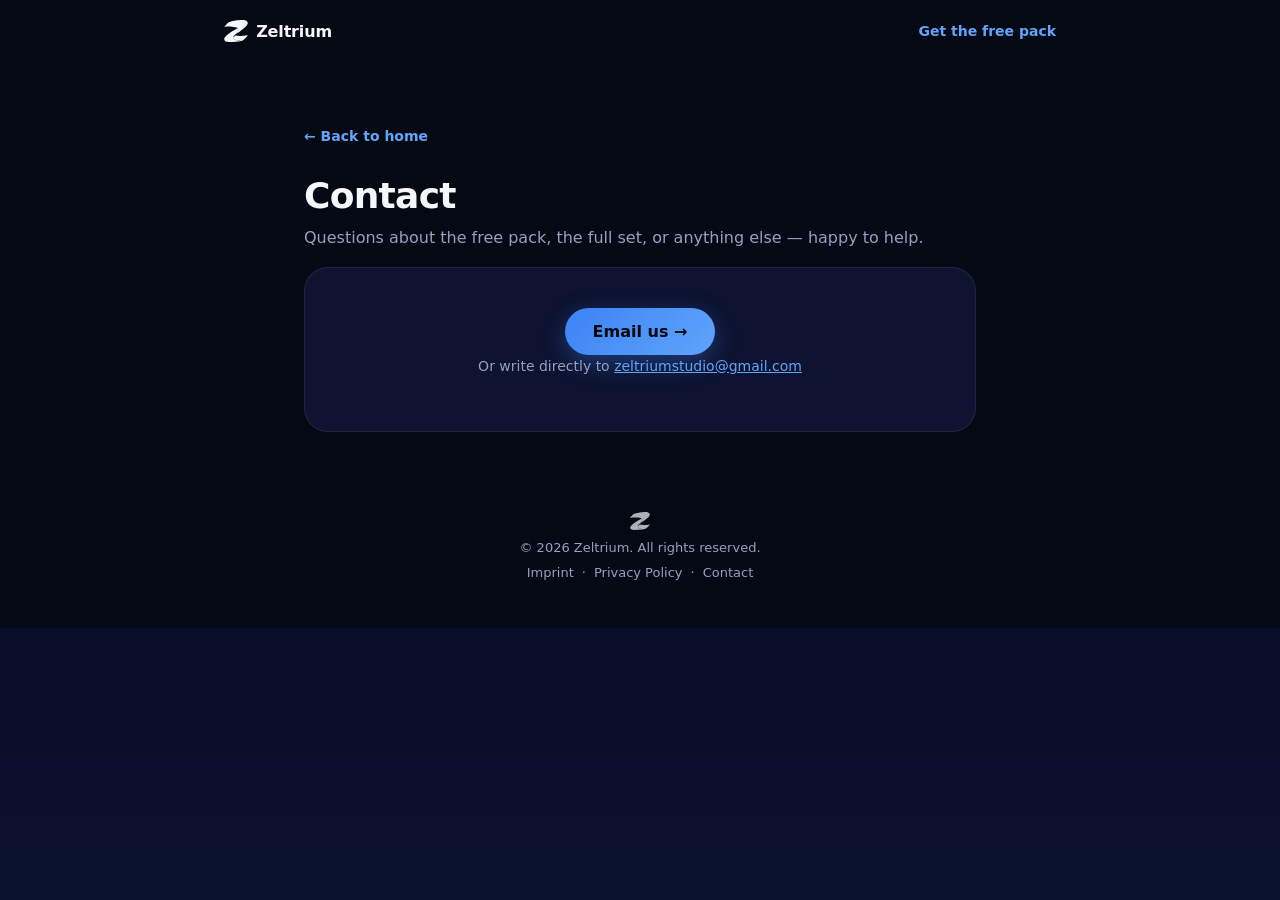
==== contact.html @ de17bde9 "Initial landing page" ====
<!doctype html>
<html lang="en">
<head>
<meta charset="UTF-8">
<meta name="viewport" content="width=device-width, initial-scale=1.0">
<title>Contact — Zeltrium</title>
<link rel="icon" type="image/png" sizes="32x32" href="assets/icons/favicon-32x32.png">
<link rel="icon" type="image/png" sizes="16x16" href="assets/icons/favicon-16x16.png">
<link rel="alternate icon" href="assets/icons/favicon.ico">
<link rel="apple-touch-icon" href="assets/icons/apple-touch-icon.png">
<link rel="stylesheet" href="styles.css">
</head>
<body>

<div class="bg-glow"></div>

<header class="site-header">
  <div class="wrap header-inner">
    <a href="index.html" class="brand">
      <img src="assets/logo.svg" alt="Zeltrium" class="logo">
      <span>Zeltrium</span>
    </a>
    <a class="nav-cta" href="index.html#pack">Get the free pack</a>
  </div>
</header>

<main class="wrap legal-page">
  <a href="index.html" class="back-link">← Back to home</a>
  <h1>Contact</h1>
  <p>Questions about the free pack, the full set, or anything else — happy to help.</p>

  <div class="contact-card">
    <a href="mailto:zeltriumstudio@gmail.com" class="btn btn-primary">Email us →</a>
    <p class="contact-email">
      Or write directly to <a href="mailto:zeltriumstudio@gmail.com">zeltriumstudio@gmail.com</a>
    </p>
  </div>
</main>

<footer class="site-footer wrap">
  <img src="assets/logo.svg" alt="Zeltrium" class="logo footer-logo">
  <span>© <span id="year"></span> Zeltrium. All rights reserved.</span>
  <nav class="footer-legal">
    <a href="imprint.html">Imprint</a>
    <span aria-hidden="true">·</span>
    <a href="privacy.html">Privacy Policy</a>
    <span aria-hidden="true">·</span>
    <a href="contact.html">Contact</a>
  </nav>
</footer>

<script>document.getElementById('year').textContent = new Date().getFullYear();</script>
</body>
</html>
---- styles.css ----
@font-face {
  font-family: 'Inter';
  src: url('assets/fonts/InterVariable.woff2') format('woff2');
  font-weight: 100 900;
  font-style: normal;
  font-display: swap;
}

:root {
  --bg: #050914;
  --bg-2: #0a1030;
  --text: #f5f7fb;
  --muted: #93a0c2;
  --blue: #3b82f6;
  --blue-light: #60a5fa;
  --red: #ff4d5e;
  --card: #0d1330;
  --border: rgba(255,255,255,0.08);
}

* { box-sizing: border-box; }

html, body {
  margin: 0;
  padding: 0;
  background: var(--bg);
  color: var(--text);
  font-family: 'Inter', system-ui, -apple-system, sans-serif;
  scroll-behavior: smooth;
}

.wrap {
  max-width: 880px;
  margin: 0 auto;
  padding: 0 24px;
}

.bg-glow {
  position: fixed;
  inset: 0;
  z-index: -1;
  background:
    radial-gradient(ellipse 800px 500px at 50% -10%, rgba(59,130,246,0.25), transparent 60%),
    linear-gradient(180deg, var(--bg) 0%, var(--bg-2) 100%);
}

/* header */
.site-header {
  padding: 20px 0;
}
.header-inner {
  display: flex;
  align-items: center;
  justify-content: space-between;
}
.brand {
  display: flex;
  align-items: center;
  gap: 8px;
  font-weight: 800;
  letter-spacing: -0.01em;
  color: var(--text);
  text-decoration: none;
}
.logo {
  height: 22px;
  width: auto;
  display: block;
}
.nav-cta {
  color: var(--blue-light);
  text-decoration: none;
  font-weight: 600;
  font-size: 14px;
}
.nav-cta:hover { color: var(--text); }

/* hero */
.hero {
  text-align: center;
  padding: 64px 24px 48px;
}
.eyebrow {
  font-weight: 700;
  font-size: 18px;
  color: var(--muted);
  margin: 0 0 16px;
}
.accent-blue { color: var(--blue-light); }
.accent-red { color: var(--red); }

h1 {
  font-size: clamp(32px, 5vw, 52px);
  line-height: 1.1;
  font-weight: 800;
  letter-spacing: -0.02em;
  margin: 0 0 20px;
}

.lede {
  color: var(--muted);
  font-size: 18px;
  max-width: 560px;
  margin: 0 auto 32px;
  line-height: 1.5;
}

.hero-visual {
  margin: 8px 0 32px;
}

.btn {
  display: inline-block;
  text-decoration: none;
  font-weight: 700;
  font-size: 16px;
  padding: 14px 28px;
  border-radius: 999px;
  transition: transform 0.15s ease, box-shadow 0.15s ease;
}
.btn:hover { transform: translateY(-1px); }

.btn-primary {
  background: linear-gradient(135deg, var(--blue), var(--blue-light));
  color: #05070f;
  box-shadow: 0 8px 24px rgba(59,130,246,0.35);
}

.btn-secondary {
  background: transparent;
  color: var(--text);
  border: 1px solid var(--border);
}
.btn-secondary:hover { border-color: var(--blue-light); }

/* showcase */
.showcase {
  padding: 40px 24px;
  text-align: center;
}
h2 {
  font-size: 28px;
  font-weight: 800;
  margin: 0 0 8px;
  letter-spacing: -0.01em;
}
.section-sub {
  color: var(--muted);
  margin: 0 0 32px;
  font-size: 15px;
}

.icon-grid {
  display: grid;
  grid-template-columns: repeat(5, 1fr);
  gap: 16px;
  max-width: 600px;
  margin: 0 auto;
}
.icon-card {
  background: var(--card);
  border: 1px solid var(--border);
  border-radius: 16px;
  padding: 16px 8px;
  display: flex;
  flex-direction: column;
  align-items: center;
  gap: 8px;
}
.icon-card span {
  font-size: 12px;
  color: var(--muted);
  font-weight: 600;
}

/* pack / email gate */
.pack {
  padding: 48px 24px;
}
.pack-card, .upsell-card {
  background: var(--card);
  border: 1px solid var(--border);
  border-radius: 24px;
  padding: 48px 32px;
  text-align: center;
}

#pack-form {
  display: flex;
  gap: 10px;
  max-width: 420px;
  margin: 0 auto 16px;
}
#pack-form input[type="email"] {
  flex: 1;
  padding: 14px 16px;
  border-radius: 999px;
  border: 1px solid var(--border);
  background: #05070f;
  color: var(--text);
  font-size: 15px;
}
#pack-form input[type="email"]:focus {
  outline: none;
  border-color: var(--blue-light);
}
#pack-form button {
  border: none;
  cursor: pointer;
  white-space: nowrap;
}

.fineprint {
  color: var(--muted);
  font-size: 12px;
}

.hidden { display: none; }

/* upsell */
.upsell {
  padding: 24px 24px 64px;
}
.upsell-card {
  position: relative;
}
.price-tag {
  position: absolute;
  top: -14px;
  right: 24px;
  background: var(--blue);
  color: #05070f;
  font-weight: 800;
  font-size: 14px;
  padding: 6px 14px;
  border-radius: 999px;
  transform: rotate(4deg);
}

/* footer */
.site-footer {
  padding: 32px 24px 48px;
  text-align: center;
  color: var(--muted);
  font-size: 13px;
  display: flex;
  flex-direction: column;
  align-items: center;
  gap: 10px;
}
.footer-logo {
  height: 18px;
  opacity: 0.7;
}
.footer-legal {
  display: flex;
  align-items: center;
  gap: 8px;
}
.footer-legal a {
  color: var(--muted);
  text-decoration: none;
}
.footer-legal a:hover {
  color: var(--text);
}

/* legal pages (imprint / privacy / contact) */
.legal-page {
  padding: 64px 24px 48px;
  max-width: 720px;
}
.legal-page h1 {
  font-size: 36px;
  margin-bottom: 8px;
}
.legal-page .back-link {
  display: inline-block;
  margin-bottom: 32px;
  color: var(--blue-light);
  text-decoration: none;
  font-size: 14px;
  font-weight: 600;
}
.legal-page h2 {
  font-size: 18px;
  margin: 32px 0 8px;
}
.legal-page p, .legal-page address {
  color: var(--muted);
  line-height: 1.7;
  font-style: normal;
  margin: 0 0 12px;
}
.legal-page p a, .legal-page address a {
  color: var(--blue-light);
}
.legal-page strong {
  color: var(--text);
}

.contact-card {
  background: var(--card);
  border: 1px solid var(--border);
  border-radius: 24px;
  padding: 40px 32px;
  text-align: center;
  margin-top: 16px;
}
.contact-email {
  color: var(--muted);
  font-size: 14px;
  margin-top: 16px;
}
.contact-email a {
  color: var(--text);
}

@media (max-width: 560px) {
  #pack-form { flex-direction: column; }
  .icon-grid { grid-template-columns: repeat(3, 1fr); }
}
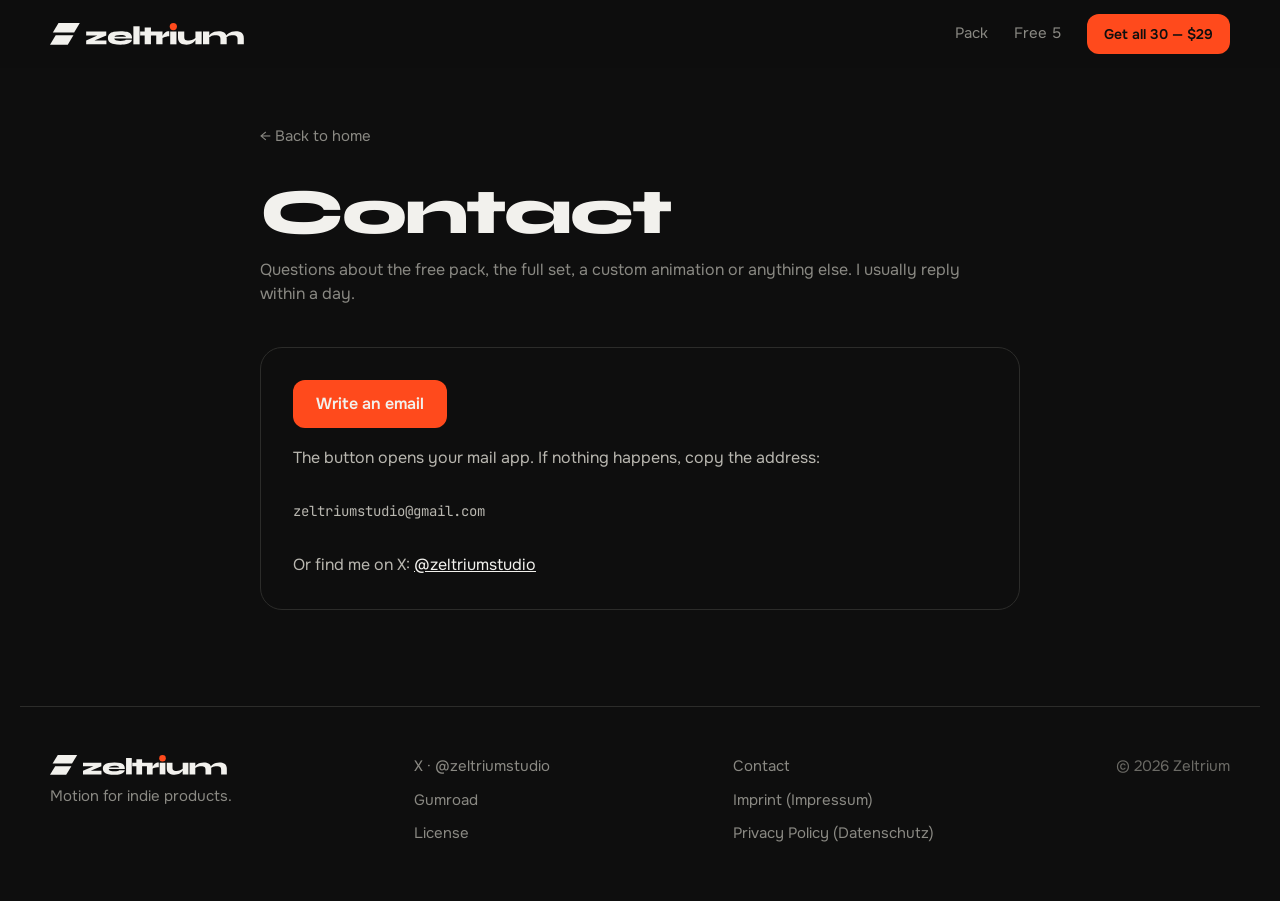
==== commit 587d8d28: "Rebuild site: new brand, 30 live previews, MailerLite double opt-in, English legal pages - New logo," ====
--- a/contact.html
+++ b/contact.html
@@ -4,6 +4,9 @@
 <meta charset="UTF-8">
 <meta name="viewport" content="width=device-width, initial-scale=1.0">
 <title>Contact — Zeltrium</title>
+<meta name="description" content="Get in touch with Zeltrium.">
+<meta name="theme-color" content="#0E0E0E">
+
 <link rel="icon" type="image/png" sizes="32x32" href="assets/icons/favicon-32x32.png">
 <link rel="icon" type="image/png" sizes="16x16" href="assets/icons/favicon-16x16.png">
 <link rel="alternate icon" href="assets/icons/favicon.ico">
@@ -11,44 +14,50 @@
 <link rel="stylesheet" href="styles.css">
 </head>
 <body>
-
-<div class="bg-glow"></div>
-
-<header class="site-header">
-  <div class="wrap header-inner">
-    <a href="index.html" class="brand">
-      <img src="assets/logo.svg" alt="Zeltrium" class="logo">
-      <span>Zeltrium</span>
-    </a>
-    <a class="nav-cta" href="index.html#pack">Get the free pack</a>
+<a class="skip" href="#main">Skip to content</a>
+<header class="top">
+  <div class="wrap">
+    <a class="logo" href="index.html" aria-label="Zeltrium home"><img src="assets/brand/logo-full-inverse.svg" alt="Zeltrium" width="194" height="22"></a>
+    <nav class="nav" aria-label="Main">
+      <a class="hide-m" href="index.html#pack">Pack</a>
+      <a class="hide-m" href="index.html#free">Free 5</a>
+      <a class="btn btn-primary" href="https://zeltrium.gumroad.com/l/lottie-ui-micro-interactions" target="_blank" rel="noopener">Get all 30 — $29</a>
+    </nav>
   </div>
 </header>
+<main class="wrap legal" id="main">
+  <a class="back" href="index.html">← Back to home</a>
+  <h1>Contact</h1>
+  <p class="sub">Questions about the free pack, the full set, a custom animation or anything else. I usually reply within a day.</p>
+  <div class="contact-card">
+    <a class="btn btn-primary" href="mailto:zeltriumstudio@gmail.com?subject=Hello%20Zeltrium">Write an email</a>
+    <p class="dim">The button opens your mail app. If nothing happens, copy the address:</p>
+    <p class="mail">zeltriumstudio@gmail.com</p>
+    <p class="dim">Or find me on X: <a href="https://x.com/zeltriumstudio" target="_blank" rel="noopener">@zeltriumstudio</a></p>
+  </div>
 
-<main class="wrap legal-page">
-  <a href="index.html" class="back-link">← Back to home</a>
-  <h1>Contact</h1>
-  <p>Questions about the free pack, the full set, or anything else — happy to help.</p>
-
-  <div class="contact-card">
-    <a href="mailto:zeltriumstudio@gmail.com" class="btn btn-primary">Email us →</a>
-    <p class="contact-email">
-      Or write directly to <a href="mailto:zeltriumstudio@gmail.com">zeltriumstudio@gmail.com</a>
-    </p>
+</main>
+<footer>
+  <div class="wrap">
+    <div class="foot">
+      <div class="foot-col">
+        <a class="logo" href="index.html" aria-label="Zeltrium home"><img src="assets/brand/logo-full-inverse.svg" alt="Zeltrium" width="176" height="20"></a>
+        <span class="dim">Motion for indie products.</span>
+      </div>
+      <div class="foot-col">
+        <a href="https://x.com/zeltriumstudio" target="_blank" rel="noopener">X · @zeltriumstudio</a>
+        <a href="https://zeltrium.gumroad.com/l/lottie-ui-micro-interactions" target="_blank" rel="noopener">Gumroad</a>
+        <a href="license.html">License</a>
+      </div>
+      <div class="foot-col">
+        <a href="contact.html">Contact</a>
+        <a href="imprint.html">Imprint (Impressum)</a>
+        <a href="privacy.html">Privacy Policy (Datenschutz)</a>
+      </div>
+      <div class="foot-col"><span class="dimmer">© <span class="year">2026</span> Zeltrium</span></div>
+    </div>
   </div>
-</main>
-
-<footer class="site-footer wrap">
-  <img src="assets/logo.svg" alt="Zeltrium" class="logo footer-logo">
-  <span>© <span id="year"></span> Zeltrium. All rights reserved.</span>
-  <nav class="footer-legal">
-    <a href="imprint.html">Imprint</a>
-    <span aria-hidden="true">·</span>
-    <a href="privacy.html">Privacy Policy</a>
-    <span aria-hidden="true">·</span>
-    <a href="contact.html">Contact</a>
-  </nav>
 </footer>
-
-<script>document.getElementById('year').textContent = new Date().getFullYear();</script>
+<script>document.querySelectorAll('.year').forEach(function(el){el.textContent=new Date().getFullYear()});</script>
 </body>
 </html>
--- a/styles.css
+++ b/styles.css
@@ -1,322 +1,204 @@
-@font-face {
-  font-family: 'Inter';
-  src: url('assets/fonts/InterVariable.woff2') format('woff2');
-  font-weight: 100 900;
-  font-style: normal;
-  font-display: swap;
+/* Zeltrium — site styles
+   Dark single theme. One accent (Signal #FF4A1C), warm neutrals.
+   All fonts are self-hosted (SIL OFL, see assets/fonts). No third-party requests. */
+
+@font-face{font-family:'Syne';src:url('assets/fonts/syne-800.woff') format('woff');font-weight:800;font-style:normal;font-display:swap}
+@font-face{font-family:'Onest';src:url('assets/fonts/onest-var.woff') format('woff');font-weight:400 600;font-style:normal;font-display:swap}
+@font-face{font-family:'JetBrains Mono';src:url('assets/fonts/jetbrains-mono-400.woff') format('woff');font-weight:400;font-style:normal;font-display:swap}
+@font-face{font-family:'JetBrains Mono';src:url('assets/fonts/jetbrains-mono-500.woff') format('woff');font-weight:500;font-style:normal;font-display:swap}
+
+:root{
+  --night:#0E0E0E; --surface:#1A1A19; --surface-2:#222220; --line:#2C2C2A;
+  --paper:#F2F1ED; --muted:#8A8983; --soft:#B9B7B0; --signal:#FF4A1C; --signal-hover:#FF6A42; --error:#E5484D;
+  --display:'Syne','Arial Black',system-ui,sans-serif;
+  --body:'Onest',system-ui,-apple-system,'Segoe UI',sans-serif;
+  --mono:'JetBrains Mono',ui-monospace,'SF Mono',Menlo,monospace;
+  --r-tile:18px; --r-ctl:12px;
+  color-scheme:dark;
 }
-
-:root {
-  --bg: #050914;
-  --bg-2: #0a1030;
-  --text: #f5f7fb;
-  --muted: #93a0c2;
-  --blue: #3b82f6;
-  --blue-light: #60a5fa;
-  --red: #ff4d5e;
-  --card: #0d1330;
-  --border: rgba(255,255,255,0.08);
-}
-
-* { box-sizing: border-box; }
-
-html, body {
-  margin: 0;
-  padding: 0;
-  background: var(--bg);
-  color: var(--text);
-  font-family: 'Inter', system-ui, -apple-system, sans-serif;
-  scroll-behavior: smooth;
-}
-
-.wrap {
-  max-width: 880px;
-  margin: 0 auto;
-  padding: 0 24px;
-}
-
-.bg-glow {
-  position: fixed;
-  inset: 0;
-  z-index: -1;
-  background:
-    radial-gradient(ellipse 800px 500px at 50% -10%, rgba(59,130,246,0.25), transparent 60%),
-    linear-gradient(180deg, var(--bg) 0%, var(--bg-2) 100%);
-}
+*{box-sizing:border-box}
+html{scroll-behavior:smooth}
+@media (prefers-reduced-motion:reduce){html{scroll-behavior:auto}}
+html,body{background:var(--night);color:var(--paper)}
+body{margin:0;font-family:var(--body);font-size:16px;line-height:1.55;padding-inline:20px;padding-block:0;-webkit-font-smoothing:antialiased}
+a{color:inherit}
+img{max-width:100%}
+.wrap{max-width:1180px;margin-inline:auto}
+h1,h2,h3{font-family:var(--display);font-weight:800;letter-spacing:-0.035em;line-height:1.02;margin:0;text-wrap:balance}
+h2{font-size:clamp(32px,4.4vw,52px)}
+p{margin:0}
+[hidden]{display:none!important}
+.lead{color:var(--muted);font-size:18px;max-width:58ch}
+.eyebrow{font-family:var(--mono);font-size:12px;letter-spacing:.08em;text-transform:uppercase;color:var(--muted)}
+.btn{display:inline-flex;align-items:center;justify-content:center;gap:10px;min-height:48px;padding:0 22px;border-radius:var(--r-ctl);font:600 16px/1 var(--body);text-decoration:none;border:1px solid transparent;cursor:pointer;transition:background .15s,border-color .15s,color .15s}
+.btn-primary{background:var(--signal);color:var(--night)}
+.btn-primary:hover{background:var(--signal-hover)}
+.btn-ghost{border-color:var(--line);color:var(--paper);background:transparent}
+.btn-ghost:hover{border-color:var(--muted)}
+:focus-visible{outline:2px solid var(--signal);outline-offset:3px}
+section{padding-block:96px;border-top:1px solid var(--line)}
+.sec-head{display:flex;flex-direction:column;gap:14px;margin-bottom:40px}
+.skip{position:absolute;left:-9999px;top:0}
+.skip:focus{left:16px;top:12px;z-index:20;background:var(--paper);color:var(--night);padding:8px 12px;border-radius:8px}
 
 /* header */
-.site-header {
-  padding: 20px 0;
-}
-.header-inner {
-  display: flex;
-  align-items: center;
-  justify-content: space-between;
-}
-.brand {
-  display: flex;
-  align-items: center;
-  gap: 8px;
-  font-weight: 800;
-  letter-spacing: -0.01em;
-  color: var(--text);
-  text-decoration: none;
-}
-.logo {
-  height: 22px;
-  width: auto;
-  display: block;
-}
-.nav-cta {
-  color: var(--blue-light);
-  text-decoration: none;
-  font-weight: 600;
-  font-size: 14px;
-}
-.nav-cta:hover { color: var(--text); }
+.top{position:sticky;top:0;z-index:10;background:rgba(14,14,14,.88);backdrop-filter:blur(10px);-webkit-backdrop-filter:blur(10px);margin-inline:-20px;padding-inline:20px}
+.top .wrap{display:flex;align-items:center;justify-content:space-between;gap:16px;height:68px}
+.logo{display:flex;align-items:center;text-decoration:none}
+.logo img{height:22px;width:auto;display:block}
+.nav{display:flex;align-items:center;gap:26px;font-size:15px;color:var(--muted)}
+.nav a{text-decoration:none}
+.nav a:hover{color:var(--paper)}
+.nav .btn{min-height:40px;padding:0 16px;font-size:14px;color:var(--night)}
+@media (max-width:760px){.nav .hide-m{display:none}}
+@media (max-width:420px){.logo img{height:18px}.nav .btn{padding:0 12px}}
+
+/* animation tiles */
+.anim{display:block;transition:opacity .4s ease,transform .4s cubic-bezier(.2,.8,.2,1)}
+.anim.hide{opacity:0;transform:scale(.88);transition:none}
+.anim.out{opacity:0;transition:opacity .18s ease}
+.tile{position:relative;background:var(--surface);border:1px solid var(--line);border-radius:var(--r-tile);aspect-ratio:1;max-width:100%;display:flex;align-items:center;justify-content:center;cursor:pointer;transition:border-color .15s,background .15s;padding:0;color:inherit}
+.tile:hover{border-color:#3d3d3a;background:var(--surface-2)}
+.tile .cap{position:absolute;left:12px;right:12px;bottom:10px;display:flex;justify-content:space-between;font-family:var(--mono);font-size:11px;color:var(--muted);pointer-events:none;gap:6px}
+.tile .cap b{font-weight:500;color:#bdbbb4;white-space:nowrap;overflow:hidden;text-overflow:ellipsis}
 
 /* hero */
-.hero {
-  text-align: center;
-  padding: 64px 24px 48px;
-}
-.eyebrow {
-  font-weight: 700;
-  font-size: 18px;
-  color: var(--muted);
-  margin: 0 0 16px;
-}
-.accent-blue { color: var(--blue-light); }
-.accent-red { color: var(--red); }
-
-h1 {
-  font-size: clamp(32px, 5vw, 52px);
-  line-height: 1.1;
-  font-weight: 800;
-  letter-spacing: -0.02em;
-  margin: 0 0 20px;
-}
-
-.lede {
-  color: var(--muted);
-  font-size: 18px;
-  max-width: 560px;
-  margin: 0 auto 32px;
-  line-height: 1.5;
-}
-
-.hero-visual {
-  margin: 8px 0 32px;
-}
-
-.btn {
-  display: inline-block;
-  text-decoration: none;
-  font-weight: 700;
-  font-size: 16px;
-  padding: 14px 28px;
-  border-radius: 999px;
-  transition: transform 0.15s ease, box-shadow 0.15s ease;
-}
-.btn:hover { transform: translateY(-1px); }
-
-.btn-primary {
-  background: linear-gradient(135deg, var(--blue), var(--blue-light));
-  color: #05070f;
-  box-shadow: 0 8px 24px rgba(59,130,246,0.35);
-}
-
-.btn-secondary {
-  background: transparent;
-  color: var(--text);
-  border: 1px solid var(--border);
-}
-.btn-secondary:hover { border-color: var(--blue-light); }
-
-/* showcase */
-.showcase {
-  padding: 40px 24px;
-  text-align: center;
-}
-h2 {
-  font-size: 28px;
-  font-weight: 800;
-  margin: 0 0 8px;
-  letter-spacing: -0.01em;
-}
-.section-sub {
-  color: var(--muted);
-  margin: 0 0 32px;
-  font-size: 15px;
-}
-
-.icon-grid {
-  display: grid;
-  grid-template-columns: repeat(5, 1fr);
-  gap: 16px;
-  max-width: 600px;
-  margin: 0 auto;
-}
-.icon-card {
-  background: var(--card);
-  border: 1px solid var(--border);
-  border-radius: 16px;
-  padding: 16px 8px;
-  display: flex;
-  flex-direction: column;
-  align-items: center;
-  gap: 8px;
-}
-.icon-card span {
-  font-size: 12px;
-  color: var(--muted);
-  font-weight: 600;
-}
-
-/* pack / email gate */
-.pack {
-  padding: 48px 24px;
-}
-.pack-card, .upsell-card {
-  background: var(--card);
-  border: 1px solid var(--border);
-  border-radius: 24px;
-  padding: 48px 32px;
-  text-align: center;
-}
-
-#pack-form {
-  display: flex;
-  gap: 10px;
-  max-width: 420px;
-  margin: 0 auto 16px;
-}
-#pack-form input[type="email"] {
-  flex: 1;
-  padding: 14px 16px;
-  border-radius: 999px;
-  border: 1px solid var(--border);
-  background: #05070f;
-  color: var(--text);
-  font-size: 15px;
-}
-#pack-form input[type="email"]:focus {
-  outline: none;
-  border-color: var(--blue-light);
-}
-#pack-form button {
-  border: none;
-  cursor: pointer;
-  white-space: nowrap;
-}
-
-.fineprint {
-  color: var(--muted);
-  font-size: 12px;
-}
-
-.hidden { display: none; }
-
-/* upsell */
-.upsell {
-  padding: 24px 24px 64px;
-}
-.upsell-card {
-  position: relative;
-}
-.price-tag {
-  position: absolute;
-  top: -14px;
-  right: 24px;
-  background: var(--blue);
-  color: #05070f;
-  font-weight: 800;
-  font-size: 14px;
-  padding: 6px 14px;
-  border-radius: 999px;
-  transform: rotate(4deg);
-}
+.hero{display:grid;grid-template-columns:minmax(0,1.05fr) minmax(0,1fr);gap:56px;align-items:center;padding-block:72px 96px}
+.hero h1{font-size:clamp(44px,6vw,76px)}
+.hero h1 em{font-style:normal;color:var(--signal)}
+.hero-copy{display:flex;flex-direction:column;gap:26px;min-width:0}
+.hero-copy .lead{font-size:19px;color:var(--soft)}
+.cta{display:flex;flex-wrap:wrap;gap:12px}
+.trust{font-size:14px;color:var(--muted)}
+.hero-grid{display:grid;grid-template-columns:repeat(4,minmax(0,1fr));gap:12px;min-width:0}
+.hero-grid .cap span{display:none}
+@media (max-width:1100px){.hero-grid .cap{display:none}}
+.hint{grid-column:1/-1;display:flex;justify-content:space-between;align-items:center;gap:12px;font-family:var(--mono);font-size:12px;color:var(--muted)}
+.motion-btn{background:none;border:1px solid var(--line);color:var(--muted);font:500 12px/1 var(--mono);border-radius:999px;padding:8px 12px;cursor:pointer;min-height:32px}
+.motion-btn:hover{color:var(--paper);border-color:var(--muted)}
+@media (max-width:900px){.hero{grid-template-columns:minmax(0,1fr);gap:40px;padding-block:48px 72px}}
+
+/* before / after */
+.ba{display:grid;grid-template-columns:repeat(2,minmax(0,1fr));gap:20px}
+.panel{background:var(--surface);border:1px solid var(--line);border-radius:22px;padding:24px;display:flex;flex-direction:column;gap:6px;min-width:0}
+.panel .tag{font-family:var(--mono);font-size:12px;color:var(--muted);margin-bottom:10px;display:flex;justify-content:space-between}
+.panel.live .tag span:first-child{color:var(--signal)}
+.row{display:flex;align-items:center;justify-content:space-between;gap:16px;padding:14px 4px;border-top:1px solid var(--line)}
+.panel .tag + .row{border-top:0}
+.row .t{font-weight:500}
+.row .s{font-size:14px;color:var(--muted)}
+.ctl{background:none;border:0;padding:0;cursor:pointer;flex:none;display:flex;align-items:center;justify-content:center;color:inherit}
+.ctl .anim{width:44px;height:44px}
+.ctl.wide .anim{width:56px;height:28px}
+.send-btn{display:inline-flex;align-items:center;gap:8px;background:var(--signal);color:var(--night);border:0;border-radius:10px;font:600 15px/1 var(--body);height:44px;padding:0 10px 0 16px;cursor:pointer}
+.send-btn .anim{width:28px;height:28px}
+.send-btn.static{background:#3a3a37;color:var(--paper);cursor:default}
+@media (max-width:760px){.ba{grid-template-columns:minmax(0,1fr)}}
+
+/* full pack */
+.pack-grid{display:grid;grid-template-columns:repeat(6,minmax(0,1fr));gap:12px}
+@media (max-width:1000px){.pack-grid{grid-template-columns:repeat(4,minmax(0,1fr))}}
+@media (max-width:560px){.pack-grid{grid-template-columns:repeat(3,minmax(0,1fr));gap:8px}.tile .cap span{display:none}}
+.pack-meta{display:flex;flex-wrap:wrap;gap:10px 28px;margin-top:22px;font-family:var(--mono);font-size:13px;color:var(--muted)}
+.pack-meta b{color:var(--paper);font-weight:500}
+
+/* code */
+.code-wrap{display:grid;grid-template-columns:minmax(0,1.3fr) minmax(0,1fr);gap:24px;align-items:start}
+@media (max-width:900px){.code-wrap{grid-template-columns:minmax(0,1fr)}}
+.code-card{background:var(--surface);border:1px solid var(--line);border-radius:22px;overflow:hidden;min-width:0}
+.tabs{display:flex;gap:4px;padding:10px;border-bottom:1px solid var(--line);overflow-x:auto}
+.tabs button{background:none;border:0;color:var(--muted);font:500 14px/1 var(--body);padding:10px 14px;border-radius:9px;cursor:pointer;white-space:nowrap}
+.tabs button[aria-selected="true"]{background:var(--surface-2);color:var(--paper)}
+.code-body{position:relative}
+pre{margin:0;padding:24px;padding-top:60px;font-family:var(--mono);font-size:14px;line-height:1.7;overflow-x:auto;color:#d9d7d0;min-height:230px}
+pre .k{color:var(--signal)} pre .c{color:var(--muted)}
+.copy{position:absolute;top:12px;right:12px;display:flex;align-items:center;gap:6px;background:var(--surface-2);border:1px solid var(--line);color:var(--paper);border-radius:10px;padding:4px 10px 4px 4px;font:500 13px/1 var(--body);cursor:pointer}
+.copy .anim{width:30px;height:30px}
+.facts{display:flex;flex-direction:column;border:1px solid var(--line);border-radius:22px;overflow:hidden}
+.fact{display:flex;justify-content:space-between;gap:16px;padding:18px 22px;border-top:1px solid var(--line);font-variant-numeric:tabular-nums}
+.fact:first-child{border-top:0}
+.fact span{color:var(--muted)}
+.fact b{font-family:var(--mono);font-weight:500}
+
+/* recolor */
+.recolor{display:grid;grid-template-columns:minmax(0,1fr) minmax(0,1.4fr);gap:40px;align-items:center}
+@media (max-width:900px){.recolor{grid-template-columns:minmax(0,1fr)}}
+.swatches{display:flex;flex-wrap:wrap;gap:10px;margin-top:26px}
+.sw{display:flex;align-items:center;gap:10px;background:var(--surface);border:1px solid var(--line);border-radius:999px;padding:6px 14px 6px 6px;color:var(--paper);font:500 14px/1 var(--body);cursor:pointer;min-height:44px}
+.sw i{width:30px;height:30px;border-radius:50%;display:block}
+.sw[aria-pressed="true"]{border-color:var(--paper)}
+.rc-grid{display:grid;grid-template-columns:repeat(4,minmax(0,1fr));gap:12px}
+@media (max-width:560px){.rc-grid{grid-template-columns:repeat(2,minmax(0,1fr))}}
+
+/* free */
+.free{display:grid;grid-template-columns:minmax(0,1fr) minmax(0,1fr);gap:48px;align-items:center}
+@media (max-width:900px){.free{grid-template-columns:minmax(0,1fr)}}
+.free-row{display:grid;grid-template-columns:repeat(5,minmax(0,1fr));gap:10px;margin-top:28px}
+.form-card{background:var(--paper);color:var(--night);border-radius:24px;padding:32px;display:flex;flex-direction:column;gap:16px}
+.form-card h3{font-size:30px}
+.form-card label{font-weight:600;font-size:14px}
+.form-stack{display:flex;flex-direction:column;gap:16px}
+.field{display:flex;gap:10px;flex-wrap:wrap}
+.field input{flex:1 1 220px;min-width:0;height:52px;border-radius:12px;border:1px solid #cfccc4;background:#fff;padding:0 16px;font:16px var(--body);color:var(--night)}
+.field input:focus-visible{outline:2px solid var(--signal);outline-offset:1px}
+.field input[aria-invalid="true"]{border-color:var(--error)}
+.form-card .btn-primary{height:52px}
+.form-card .btn-primary[disabled]{opacity:.6;cursor:progress}
+.hp{position:absolute;left:-9999px;width:1px;height:1px;overflow:hidden}
+.err{color:#c4282d;font-size:14px}
+.fine{font-size:13px;color:#5e5d58;line-height:1.5}
+.fine a{color:var(--night)}
+.sent{display:flex;flex-direction:column;gap:12px;align-items:flex-start}
+.sent .anim{width:72px;height:72px;margin-left:-8px}
+.sent .btn-ghost{color:var(--night);border-color:#cfccc4}
+
+/* product */
+.product{display:grid;grid-template-columns:minmax(0,1.1fr) minmax(0,1fr);gap:24px}
+@media (max-width:900px){.product{grid-template-columns:minmax(0,1fr)}}
+.prod-visual{background:var(--surface);border:1px solid var(--line);border-radius:24px;padding:22px;display:grid;grid-template-columns:repeat(6,minmax(0,1fr));gap:8px;align-content:center}
+.prod-visual .mini{aspect-ratio:1;border-radius:10px;background:var(--night);display:flex;align-items:center;justify-content:center}
+.prod-card{border:1px solid var(--line);border-radius:24px;padding:32px;display:flex;flex-direction:column;gap:22px}
+.price{display:flex;align-items:baseline;flex-wrap:wrap;gap:4px 12px}
+.price b{font-family:var(--display);font-size:64px;letter-spacing:-.04em;line-height:1}
+.price span{color:var(--muted)}
+.incl{list-style:none;margin:0;padding:0;display:flex;flex-direction:column;gap:12px}
+.incl li{display:flex;gap:12px;align-items:baseline}
+.incl li::before{content:"";flex:none;width:8px;height:8px;border-radius:50%;background:var(--signal);transform:translateY(-1px)}
+.incl a{color:var(--paper)}
+
+/* faq */
+.faq{display:flex;flex-direction:column;max-width:820px}
+details{border-top:1px solid var(--line)}
+details:last-child{border-bottom:1px solid var(--line)}
+summary{list-style:none;cursor:pointer;padding:22px 0;font-weight:600;font-size:18px;display:flex;justify-content:space-between;gap:16px}
+summary::-webkit-details-marker{display:none}
+summary::after{content:"+";font-family:var(--mono);color:var(--muted);font-weight:400}
+details[open] summary::after{content:"–"}
+details p{padding-bottom:22px;color:var(--soft);max-width:65ch}
+details p a{color:var(--paper)}
 
 /* footer */
-.site-footer {
-  padding: 32px 24px 48px;
-  text-align: center;
-  color: var(--muted);
-  font-size: 13px;
-  display: flex;
-  flex-direction: column;
-  align-items: center;
-  gap: 10px;
-}
-.footer-logo {
-  height: 18px;
-  opacity: 0.7;
-}
-.footer-legal {
-  display: flex;
-  align-items: center;
-  gap: 8px;
-}
-.footer-legal a {
-  color: var(--muted);
-  text-decoration: none;
-}
-.footer-legal a:hover {
-  color: var(--text);
-}
-
-/* legal pages (imprint / privacy / contact) */
-.legal-page {
-  padding: 64px 24px 48px;
-  max-width: 720px;
-}
-.legal-page h1 {
-  font-size: 36px;
-  margin-bottom: 8px;
-}
-.legal-page .back-link {
-  display: inline-block;
-  margin-bottom: 32px;
-  color: var(--blue-light);
-  text-decoration: none;
-  font-size: 14px;
-  font-weight: 600;
-}
-.legal-page h2 {
-  font-size: 18px;
-  margin: 32px 0 8px;
-}
-.legal-page p, .legal-page address {
-  color: var(--muted);
-  line-height: 1.7;
-  font-style: normal;
-  margin: 0 0 12px;
-}
-.legal-page p a, .legal-page address a {
-  color: var(--blue-light);
-}
-.legal-page strong {
-  color: var(--text);
-}
-
-.contact-card {
-  background: var(--card);
-  border: 1px solid var(--border);
-  border-radius: 24px;
-  padding: 40px 32px;
-  text-align: center;
-  margin-top: 16px;
-}
-.contact-email {
-  color: var(--muted);
-  font-size: 14px;
-  margin-top: 16px;
-}
-.contact-email a {
-  color: var(--text);
-}
-
-@media (max-width: 560px) {
-  #pack-form { flex-direction: column; }
-  .icon-grid { grid-template-columns: repeat(3, 1fr); }
-}
+footer{border-top:1px solid var(--line);padding-block:48px 56px}
+.foot{display:flex;flex-wrap:wrap;justify-content:space-between;gap:32px}
+.foot-col{display:flex;flex-direction:column;gap:10px;font-size:15px}
+.foot-col a{color:var(--muted);text-decoration:none}
+.foot-col a:hover{color:var(--paper)}
+.foot-col .logo img{height:20px}
+.mail{font-family:var(--mono);font-size:14px;color:var(--paper);user-select:all}
+.dim{color:var(--muted)}
+.dimmer{color:#6b6a65}
+
+/* legal + contact pages */
+.legal{max-width:760px;padding-block:56px 96px}
+.legal .back{display:inline-block;margin-bottom:32px;color:var(--muted);text-decoration:none;font-size:15px}
+.legal .back:hover{color:var(--paper)}
+.legal h1{font-size:clamp(40px,6vw,64px);margin-bottom:12px}
+.legal .sub{color:var(--muted);margin-bottom:40px}
+.legal h2{font-size:24px;letter-spacing:-.02em;margin:40px 0 12px}
+.legal p,.legal li{color:var(--soft);max-width:68ch}
+.legal p + p{margin-top:12px}
+.legal ul{padding-left:20px;margin:12px 0}
+.legal li + li{margin-top:6px}
+.legal address{font-style:normal;color:var(--paper);line-height:1.7}
+.legal a{color:var(--paper)}
+.contact-card{border:1px solid var(--line);border-radius:22px;padding:32px;display:flex;flex-direction:column;gap:18px;align-items:flex-start;margin-top:32px}
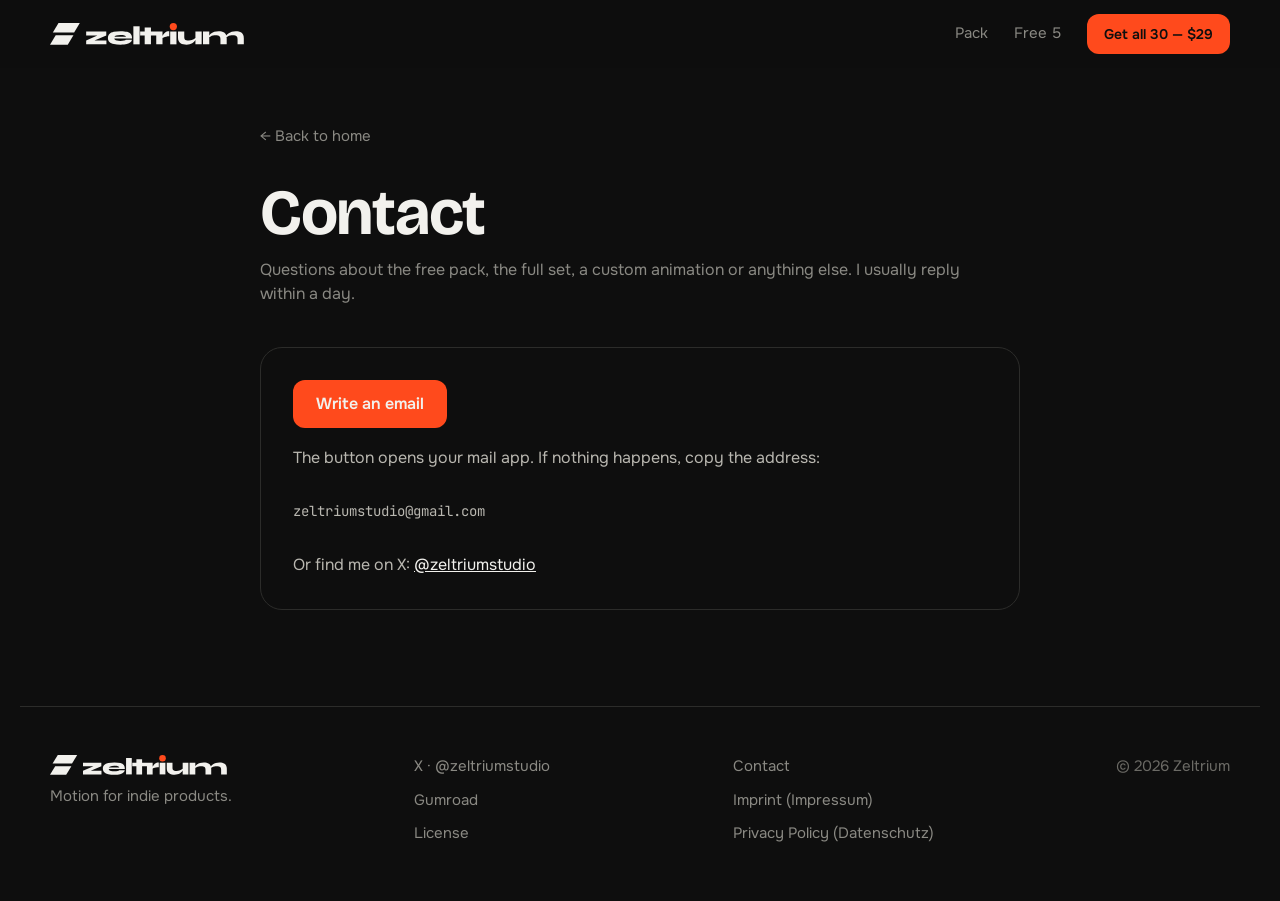
==== commit 2ea109de: "Transparent favicon that adapts to light and dark browser themes SVG favicon with dark shapes on lig" ====
--- a/contact.html
+++ b/contact.html
@@ -7,9 +7,8 @@
 <meta name="description" content="Get in touch with Zeltrium.">
 <meta name="theme-color" content="#0E0E0E">
 
-<link rel="icon" type="image/png" sizes="32x32" href="assets/icons/favicon-32x32.png">
-<link rel="icon" type="image/png" sizes="16x16" href="assets/icons/favicon-16x16.png">
-<link rel="alternate icon" href="assets/icons/favicon.ico">
+<link rel="icon" href="assets/icons/favicon.ico" sizes="32x32">
+<link rel="icon" href="assets/icons/favicon.svg" type="image/svg+xml">
 <link rel="apple-touch-icon" href="assets/icons/apple-touch-icon.png">
 <link rel="stylesheet" href="styles.css">
 </head>
--- a/styles.css
+++ b/styles.css
@@ -2,7 +2,7 @@
    Dark single theme. One accent (Signal #FF4A1C), warm neutrals.
    All fonts are self-hosted (SIL OFL, see assets/fonts). No third-party requests. */
 
-@font-face{font-family:'Syne';src:url('assets/fonts/syne-800.woff') format('woff');font-weight:800;font-style:normal;font-display:swap}
+@font-face{font-family:'Bricolage Grotesque';src:url('assets/fonts/bricolage-700.woff') format('woff');font-weight:700;font-style:normal;font-display:swap}
 @font-face{font-family:'Onest';src:url('assets/fonts/onest-var.woff') format('woff');font-weight:400 600;font-style:normal;font-display:swap}
 @font-face{font-family:'JetBrains Mono';src:url('assets/fonts/jetbrains-mono-400.woff') format('woff');font-weight:400;font-style:normal;font-display:swap}
 @font-face{font-family:'JetBrains Mono';src:url('assets/fonts/jetbrains-mono-500.woff') format('woff');font-weight:500;font-style:normal;font-display:swap}
@@ -10,7 +10,7 @@
 :root{
   --night:#0E0E0E; --surface:#1A1A19; --surface-2:#222220; --line:#2C2C2A;
   --paper:#F2F1ED; --muted:#8A8983; --soft:#B9B7B0; --signal:#FF4A1C; --signal-hover:#FF6A42; --error:#E5484D;
-  --display:'Syne','Arial Black',system-ui,sans-serif;
+  --display:'Bricolage Grotesque','Arial Black',system-ui,sans-serif;
   --body:'Onest',system-ui,-apple-system,'Segoe UI',sans-serif;
   --mono:'JetBrains Mono',ui-monospace,'SF Mono',Menlo,monospace;
   --r-tile:18px; --r-ctl:12px;
@@ -24,7 +24,7 @@
 a{color:inherit}
 img{max-width:100%}
 .wrap{max-width:1180px;margin-inline:auto}
-h1,h2,h3{font-family:var(--display);font-weight:800;letter-spacing:-0.035em;line-height:1.02;margin:0;text-wrap:balance}
+h1,h2,h3{font-family:var(--display);font-weight:700;letter-spacing:-0.02em;line-height:1.02;margin:0;text-wrap:balance}
 h2{font-size:clamp(32px,4.4vw,52px)}
 p{margin:0}
 [hidden]{display:none!important}
@@ -99,6 +99,13 @@
 .pack-grid{display:grid;grid-template-columns:repeat(6,minmax(0,1fr));gap:12px}
 @media (max-width:1000px){.pack-grid{grid-template-columns:repeat(4,minmax(0,1fr))}}
 @media (max-width:560px){.pack-grid{grid-template-columns:repeat(3,minmax(0,1fr));gap:8px}.tile .cap span{display:none}}
+.chips{display:flex;flex-wrap:wrap;gap:8px;margin:-12px 0 18px}
+.chip{background:none;border:1px solid var(--line);color:var(--muted);font:500 12px/1 var(--mono);border-radius:999px;padding:0 12px;min-height:34px;cursor:pointer;transition:border-color .15s,color .15s}
+.chip span{color:#6B6A65;margin-left:4px}
+.chip:hover{color:var(--paper);border-color:#3d3d3a}
+.chip[aria-pressed="true"]{color:var(--paper);border-color:var(--paper)}
+.pack-grid .tile[hidden]{display:none}
+@media (max-width:560px){.chips{flex-wrap:nowrap;overflow-x:auto;scrollbar-width:none;margin-inline:-20px;padding-inline:20px}.chips::-webkit-scrollbar{display:none}.chip{flex:none}}
 .pack-meta{display:flex;flex-wrap:wrap;gap:10px 28px;margin-top:22px;font-family:var(--mono);font-size:13px;color:var(--muted)}
 .pack-meta b{color:var(--paper);font-weight:500}
 
@@ -128,6 +135,10 @@
 .sw i{width:30px;height:30px;border-radius:50%;display:block}
 .sw[aria-pressed="true"]{border-color:var(--paper)}
 .rc-grid{display:grid;grid-template-columns:repeat(4,minmax(0,1fr));gap:12px}
+.rc-grid.on-light .tile{background:var(--paper);border-color:#CFCCC4}
+.rc-grid.on-light .tile:hover{background:#E9E7E1;border-color:#B9B7B0}
+.rc-grid.on-light .tile .cap b{color:#5E5D58}
+.sw i{box-shadow:inset 0 0 0 1px rgba(255,255,255,.12)}
 @media (max-width:560px){.rc-grid{grid-template-columns:repeat(2,minmax(0,1fr))}}
 
 /* free */
@@ -159,7 +170,7 @@
 .prod-visual .mini{aspect-ratio:1;border-radius:10px;background:var(--night);display:flex;align-items:center;justify-content:center}
 .prod-card{border:1px solid var(--line);border-radius:24px;padding:32px;display:flex;flex-direction:column;gap:22px}
 .price{display:flex;align-items:baseline;flex-wrap:wrap;gap:4px 12px}
-.price b{font-family:var(--display);font-size:64px;letter-spacing:-.04em;line-height:1}
+.price b{font-family:var(--display);font-weight:700;font-size:64px;letter-spacing:-.02em;line-height:1}
 .price span{color:var(--muted)}
 .incl{list-style:none;margin:0;padding:0;display:flex;flex-direction:column;gap:12px}
 .incl li{display:flex;gap:12px;align-items:baseline}
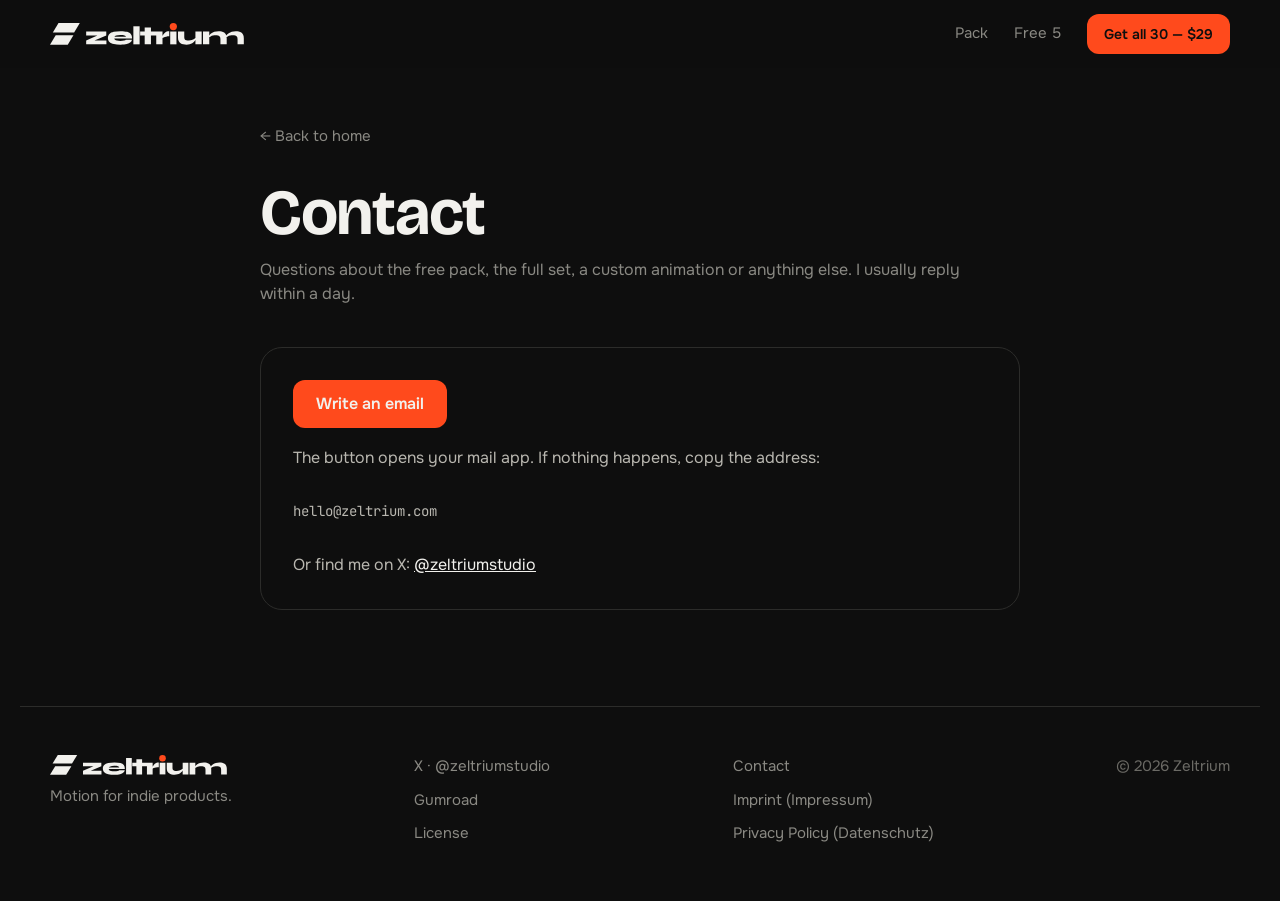
==== commit dddb2ce3: "Use hello@zeltrium.com everywhere and describe email tracking in the privacy policy - Contact, impri" ====
--- a/contact.html
+++ b/contact.html
@@ -29,9 +29,9 @@
   <h1>Contact</h1>
   <p class="sub">Questions about the free pack, the full set, a custom animation or anything else. I usually reply within a day.</p>
   <div class="contact-card">
-    <a class="btn btn-primary" href="mailto:zeltriumstudio@gmail.com?subject=Hello%20Zeltrium">Write an email</a>
+    <a class="btn btn-primary" href="mailto:hello@zeltrium.com?subject=Hello%20Zeltrium">Write an email</a>
     <p class="dim">The button opens your mail app. If nothing happens, copy the address:</p>
-    <p class="mail">zeltriumstudio@gmail.com</p>
+    <p class="mail">hello@zeltrium.com</p>
     <p class="dim">Or find me on X: <a href="https://x.com/zeltriumstudio" target="_blank" rel="noopener">@zeltriumstudio</a></p>
   </div>
 
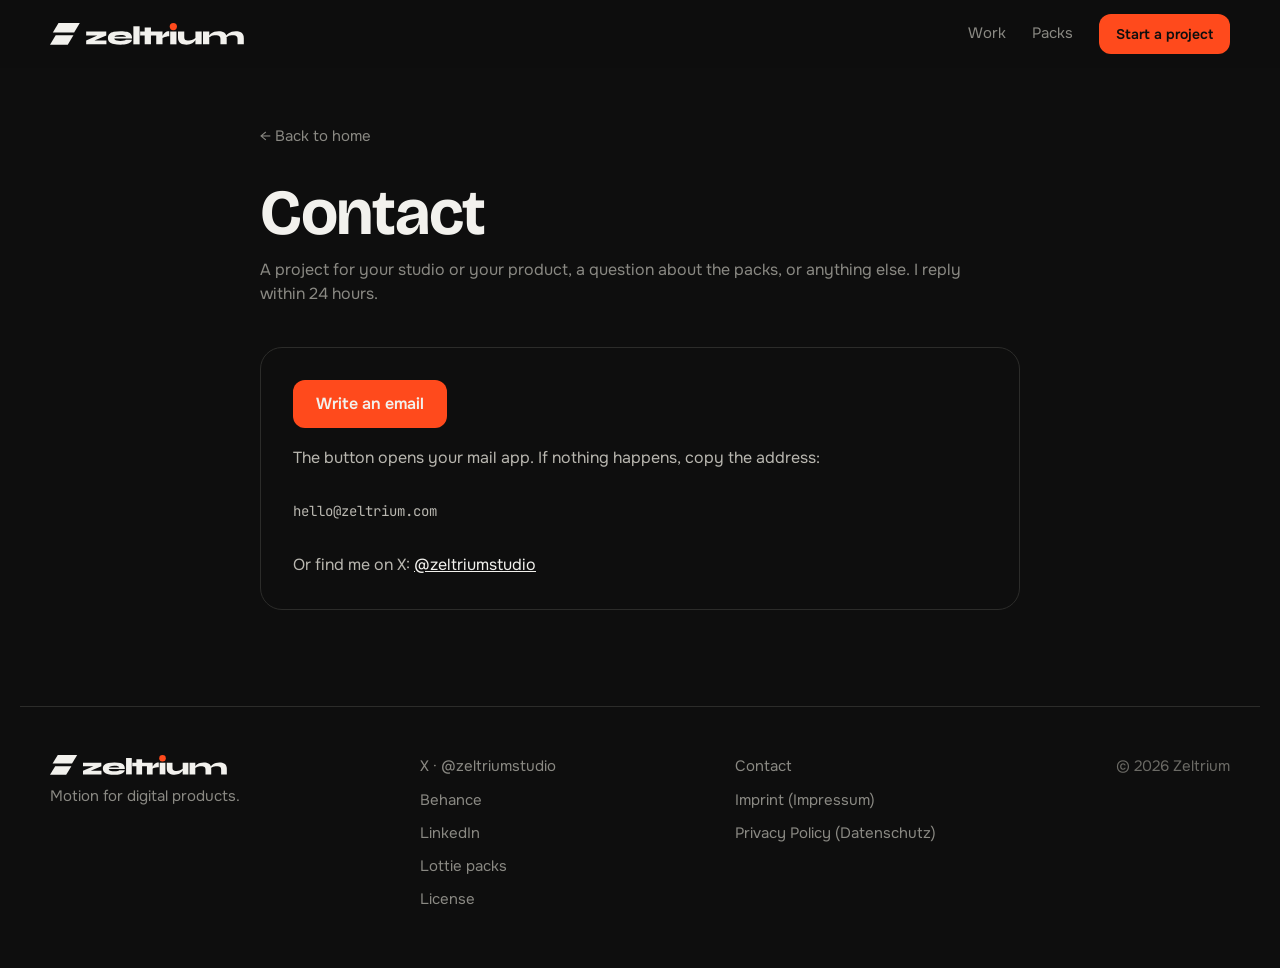
==== commit 2251b23e: "Studio page for studios and product teams; packs move to packs.html - index.html: new studio page (h" ====
--- a/contact.html
+++ b/contact.html
@@ -18,16 +18,16 @@
   <div class="wrap">
     <a class="logo" href="index.html" aria-label="Zeltrium home"><img src="assets/brand/logo-full-inverse.svg" alt="Zeltrium" width="194" height="22"></a>
     <nav class="nav" aria-label="Main">
-      <a class="hide-m" href="index.html#pack">Pack</a>
-      <a class="hide-m" href="index.html#free">Free 5</a>
-      <a class="btn btn-primary" href="https://zeltrium.gumroad.com/l/lottie-ui-micro-interactions" target="_blank" rel="noopener">Get all 30 — $29</a>
+      <a class="hide-m" href="index.html#work">Work</a>
+      <a class="hide-m" href="packs.html">Packs</a>
+      <a class="btn btn-primary" href="index.html#contact">Start a project</a>
     </nav>
   </div>
 </header>
 <main class="wrap legal" id="main">
   <a class="back" href="index.html">← Back to home</a>
   <h1>Contact</h1>
-  <p class="sub">Questions about the free pack, the full set, a custom animation or anything else. I usually reply within a day.</p>
+  <p class="sub">A project for your studio or your product, a question about the packs, or anything else. I reply within 24 hours.</p>
   <div class="contact-card">
     <a class="btn btn-primary" href="mailto:hello@zeltrium.com?subject=Hello%20Zeltrium">Write an email</a>
     <p class="dim">The button opens your mail app. If nothing happens, copy the address:</p>
@@ -41,11 +41,13 @@
     <div class="foot">
       <div class="foot-col">
         <a class="logo" href="index.html" aria-label="Zeltrium home"><img src="assets/brand/logo-full-inverse.svg" alt="Zeltrium" width="176" height="20"></a>
-        <span class="dim">Motion for indie products.</span>
+        <span class="dim">Motion for digital products.</span>
       </div>
       <div class="foot-col">
         <a href="https://x.com/zeltriumstudio" target="_blank" rel="noopener">X · @zeltriumstudio</a>
-        <a href="https://zeltrium.gumroad.com/l/lottie-ui-micro-interactions" target="_blank" rel="noopener">Gumroad</a>
+        <a href="https://www.behance.net/romanherenow" target="_blank" rel="noopener">Behance</a>
+        <a href="https://www.linkedin.com/in/romanherenow/" target="_blank" rel="noopener">LinkedIn</a>
+        <a href="packs.html">Lottie packs</a>
         <a href="license.html">License</a>
       </div>
       <div class="foot-col">
@@ -58,5 +60,7 @@
   </div>
 </footer>
 <script>document.querySelectorAll('.year').forEach(function(el){el.textContent=new Date().getFullYear()});</script>
+<script>window.goatcounter=window.goatcounter||{};goatcounter.path=function(p){return p.replace(/\?.*$/,"")}</script>
+<script data-goatcounter="https://zeltrium.goatcounter.com/count" async src="assets/js/goatcounter-count.js"></script>
 </body>
 </html>
--- a/styles.css
+++ b/styles.css
@@ -50,7 +50,8 @@
 .nav a{text-decoration:none}
 .nav a:hover{color:var(--paper)}
 .nav .btn{min-height:40px;padding:0 16px;font-size:14px;color:var(--night)}
-@media (max-width:760px){.nav .hide-m{display:none}}
+@media (max-width:1000px){.nav .hide-m{display:none}}
+.nav a{white-space:nowrap}
 @media (max-width:420px){.logo img{height:18px}.nav .btn{padding:0 12px}}
 
 /* animation tiles */
@@ -213,3 +214,116 @@
 .legal address{font-style:normal;color:var(--paper);line-height:1.7}
 .legal a{color:var(--paper)}
 .contact-card{border:1px solid var(--line);border-radius:22px;padding:32px;display:flex;flex-direction:column;gap:18px;align-items:flex-start;margin-top:32px}
+
+/* custom work */
+.svc{display:grid;grid-template-columns:repeat(2,minmax(0,1fr));gap:16px}
+@media (max-width:900px){.svc{grid-template-columns:minmax(0,1fr)}}
+.svc-card{background:var(--surface);border:1px solid var(--line);border-radius:22px;padding:28px;display:flex;flex-direction:column;gap:14px;min-width:0}
+.svc-n{font-family:var(--mono);font-size:12px;color:var(--signal)}
+.svc-card h3{font-size:26px}
+.svc-card p{color:var(--soft)}
+.svc-card .svc-price{margin-top:auto;padding-top:10px;color:var(--muted);font-size:14px}
+.svc-price b{font-family:var(--display);font-size:32px;letter-spacing:-.02em;color:var(--paper);margin-inline:2px}
+.steps{list-style:none;margin:24px 0 0;padding:0;display:grid;grid-template-columns:repeat(3,minmax(0,1fr));gap:16px;counter-reset:st}
+@media (max-width:900px){.steps{grid-template-columns:minmax(0,1fr)}}
+.steps li{counter-increment:st;display:flex;flex-direction:column;gap:6px;padding:20px 4px 0;border-top:1px solid var(--line)}
+.steps li b::before{content:counter(st) " · ";font-family:var(--mono);font-weight:400;color:var(--muted)}
+.steps li span{color:var(--muted);font-size:15px}
+.custom-cta{margin-top:40px;align-items:center;gap:12px 20px}
+.custom-cta a:not(.btn){color:var(--paper)}
+.hero-copy .trust a{color:var(--paper)}
+
+/* AI states */
+.pill{align-self:flex-start;display:inline-flex;align-items:center;gap:10px;border:1px solid var(--line);border-radius:999px;padding:6px 14px 6px 6px;font-size:14px;color:var(--soft);text-decoration:none;transition:border-color .15s,color .15s}
+.pill b{background:var(--signal);color:var(--night);font:500 11px/1 var(--mono);text-transform:uppercase;letter-spacing:.06em;border-radius:999px;padding:6px 9px}
+.pill:hover{border-color:var(--muted);color:var(--paper)}
+.ai{display:grid;grid-template-columns:minmax(0,1.15fr) minmax(0,1fr);gap:24px;align-items:stretch}
+@media (max-width:900px){.ai{grid-template-columns:minmax(0,1fr)}}
+.chat{background:var(--surface);border:1px solid var(--line);border-radius:24px;padding:20px;display:flex;flex-direction:column;gap:14px;min-width:0}
+.chat-top{display:flex;justify-content:space-between;gap:12px}
+.chat-log{flex:1;min-height:300px;display:flex;flex-direction:column;justify-content:flex-end;gap:12px;overflow:hidden}
+.msg{max-width:86%;font-size:15px;line-height:1.5;border-radius:16px;padding:10px 14px}
+.msg.user{align-self:flex-end;background:var(--surface-2);border:1px solid var(--line)}
+.msg.bot{align-self:flex-start;display:flex;align-items:flex-start;gap:10px;padding-left:2px;color:var(--soft)}
+.msg.bot .st{flex:none;width:28px;height:28px;margin-top:-2px}
+.st-t.dim{font-family:var(--mono);font-size:13px;color:var(--muted);padding-top:3px}
+.composer{display:flex;align-items:center;gap:8px;background:var(--night);border:1px solid var(--line);border-radius:16px;padding:8px 8px 8px 16px;min-height:60px}
+.composer-text{flex:1;min-width:0;font-size:15px;white-space:nowrap;overflow:hidden;text-overflow:ellipsis}
+.composer-text .ph{color:#6B6A65}
+.ai-btn{position:relative;flex:none;width:44px;height:44px;border:0;background:none;padding:0;border-radius:50%;cursor:pointer;color:var(--paper);display:flex;align-items:center;justify-content:center}
+.ai-btn .anim{width:40px;height:40px}
+.ai-btn.send .anim{width:42px;height:42px}
+.ai-btn .mic-static{width:22px;height:22px;fill:none;stroke:currentColor;stroke-width:2;stroke-linecap:round;stroke-linejoin:round}
+#mic-btn .anim{position:absolute;inset:0;margin:auto;opacity:0}
+#mic-btn.on .anim{opacity:1}
+#mic-btn.on .mic-static{opacity:0}
+.ai-btn:hover{background:var(--surface-2)}
+.ai-btn.send:hover{background:none}
+.form-sub{color:#5e5d58;font-size:15px;margin-top:-6px}
+.ai .form-card{justify-content:center}
+.ai-row{display:grid;grid-template-columns:repeat(5,minmax(0,1fr));gap:12px;margin-top:24px}
+@media (max-width:560px){.ai-row{gap:6px}.ai-row .tile{border-radius:12px}.ai-row .cap{display:none}.chat-hint{display:none}.chat-log{min-height:220px}}
+
+/* work */
+.work{display:grid;grid-template-columns:repeat(2,minmax(0,1fr));gap:20px}
+@media (max-width:860px){.work{grid-template-columns:minmax(0,1fr)}}
+.work-card{background:var(--surface);border:1px solid var(--line);border-radius:24px;overflow:hidden;display:flex;flex-direction:column;min-width:0}
+.work-media{aspect-ratio:16/9;background:var(--night);cursor:pointer}
+.work-media video{display:block;width:100%;height:100%;object-fit:cover}
+.work-body{padding:24px 26px 26px;display:flex;flex-direction:column;gap:10px;flex:1}
+.work-body h3{font-size:26px}
+.work-body p{color:var(--soft)}
+.work-body .work-meta{margin-top:auto;padding-top:6px;font-family:var(--mono);font-size:12px;color:var(--muted)}
+.work-quote .work-body{justify-content:flex-start;padding:32px}
+.work-quote blockquote{margin:auto 0 0;padding:22px 0 0;border-top:1px solid var(--line)}
+.work-quote blockquote p{font-family:var(--display);font-size:clamp(26px,3vw,36px);line-height:1.08;letter-spacing:-.02em;color:var(--paper)}
+.work-quote blockquote footer{margin-top:12px;font-size:14px;color:var(--muted)}
+.work-quote blockquote a{color:var(--paper)}
+
+/* about */
+.about{display:grid;grid-template-columns:240px minmax(0,1fr);gap:48px;align-items:start}
+@media (max-width:760px){.about{grid-template-columns:minmax(0,1fr);gap:28px}}
+.about-photo{width:240px;height:240px;border-radius:24px;object-fit:cover;display:block;filter:grayscale(.15)}
+@media (max-width:760px){.about-photo{width:160px;height:160px;border-radius:20px}}
+.about-copy{display:flex;flex-direction:column;gap:18px}
+.about-copy .lead{color:var(--soft)}
+.about-how{color:var(--muted);max-width:58ch}
+.about-copy .cta{margin-top:8px}
+.work-quote blockquote footer{border:0;padding:0}
+
+/* studio page (index.html) */
+.hero-studio{grid-template-columns:minmax(0,1fr) minmax(0,1.05fr)}
+@media (max-width:900px){.hero-studio{grid-template-columns:minmax(0,1fr)}}
+.hero-studio h1{font-size:clamp(42px,5.4vw,68px)}
+.who{display:flex;gap:16px;align-items:flex-start}
+.who img{flex:none;width:64px;height:64px;border-radius:50%;object-fit:cover;filter:grayscale(.15);margin-top:4px}
+.hero-media{margin:0;background:var(--surface);border:1px solid var(--line);border-radius:24px;overflow:hidden;min-width:0}
+.hero-media figcaption{display:flex;flex-wrap:wrap;justify-content:space-between;gap:6px 16px;padding:14px 18px;font-family:var(--mono);font-size:12px;color:var(--muted)}
+.hero-media figcaption a,.work-meta a,.more a,.svc-link{color:var(--paper);text-decoration:none}
+.hero-media figcaption a:hover,.work-meta a:hover,.more a:hover,.svc-link:hover{color:var(--signal)}
+.more{margin-top:24px;font-size:15px}
+.svc-link{margin-top:auto;padding-top:10px;font-weight:600}
+.wl{display:grid;grid-template-columns:repeat(2,minmax(0,1fr));gap:16px}
+@media (max-width:760px){.wl{grid-template-columns:minmax(0,1fr)}}
+.wl-col{border:1px solid var(--line);border-radius:22px;padding:28px;display:flex;flex-direction:column;gap:20px}
+.wl-col h3{font-size:24px}
+.wl-col .incl li{color:var(--soft)}
+.steps-4{grid-template-columns:repeat(4,minmax(0,1fr))}
+@media (max-width:900px){.steps-4{grid-template-columns:minmax(0,1fr)}}
+.note{margin-top:28px;color:var(--muted)}
+.packs-teaser{display:flex;flex-wrap:wrap;align-items:flex-end;justify-content:space-between;gap:24px}
+.contact{display:grid;grid-template-columns:minmax(0,1fr) minmax(0,1.1fr);gap:48px;align-items:start}
+@media (max-width:900px){.contact{grid-template-columns:minmax(0,1fr)}}
+.contact-copy{display:flex;flex-direction:column;gap:24px}
+.sign{display:flex;gap:16px;align-items:center}
+.sign img{flex:none;width:72px;height:72px;border-radius:50%;object-fit:cover;filter:grayscale(.15)}
+.sign div{display:flex;flex-direction:column;gap:4px}
+.sign span{color:var(--soft);max-width:40ch}
+.contact-copy a.mail{color:var(--paper)}
+.brief .two{display:grid;grid-template-columns:repeat(2,minmax(0,1fr));gap:16px}
+@media (max-width:560px){.brief .two{grid-template-columns:minmax(0,1fr)}}
+.brief label{display:block;margin-bottom:8px}
+.brief input,.brief select,.brief textarea{width:100%;min-height:48px;border-radius:12px;border:1px solid #cfccc4;background:#fff;padding:12px 14px;font:16px var(--body);color:var(--night)}
+.brief textarea{resize:vertical;min-height:110px}
+.brief input:focus-visible,.brief select:focus-visible,.brief textarea:focus-visible{outline:2px solid var(--signal);outline-offset:1px}
+.brief .btn-primary{align-self:flex-start}
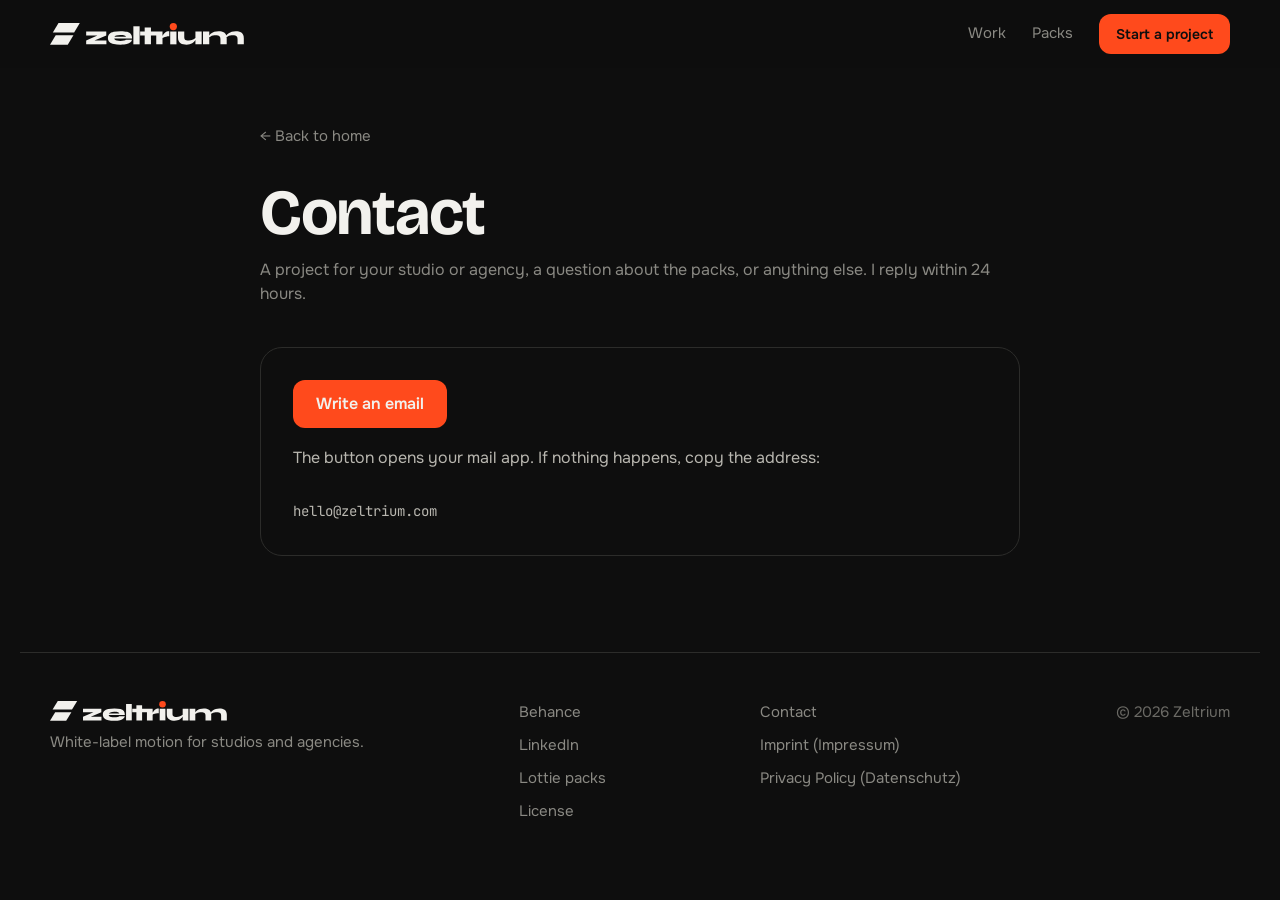
==== commit 7d67c05d: "Site for studios and agencies: new positioning, Withings and Subway, three quotes, no X - Eyebrow, s" ====
--- a/contact.html
+++ b/contact.html
@@ -27,12 +27,11 @@
 <main class="wrap legal" id="main">
   <a class="back" href="index.html">← Back to home</a>
   <h1>Contact</h1>
-  <p class="sub">A project for your studio or your product, a question about the packs, or anything else. I reply within 24 hours.</p>
+  <p class="sub">A project for your studio or agency, a question about the packs, or anything else. I reply within 24 hours.</p>
   <div class="contact-card">
     <a class="btn btn-primary" href="mailto:hello@zeltrium.com?subject=Hello%20Zeltrium">Write an email</a>
     <p class="dim">The button opens your mail app. If nothing happens, copy the address:</p>
     <p class="mail">hello@zeltrium.com</p>
-    <p class="dim">Or find me on X: <a href="https://x.com/zeltriumstudio" target="_blank" rel="noopener">@zeltriumstudio</a></p>
   </div>
 
 </main>
@@ -41,10 +40,9 @@
     <div class="foot">
       <div class="foot-col">
         <a class="logo" href="index.html" aria-label="Zeltrium home"><img src="assets/brand/logo-full-inverse.svg" alt="Zeltrium" width="176" height="20"></a>
-        <span class="dim">Motion for digital products.</span>
+        <span class="dim">White-label motion for studios and agencies.</span>
       </div>
       <div class="foot-col">
-        <a href="https://x.com/zeltriumstudio" target="_blank" rel="noopener">X · @zeltriumstudio</a>
         <a href="https://www.behance.net/romanherenow" target="_blank" rel="noopener">Behance</a>
         <a href="https://www.linkedin.com/in/romanherenow/" target="_blank" rel="noopener">LinkedIn</a>
         <a href="packs.html">Lottie packs</a>
--- a/styles.css
+++ b/styles.css
@@ -327,3 +327,27 @@
 .brief textarea{resize:vertical;min-height:110px}
 .brief input:focus-visible,.brief select:focus-visible,.brief textarea:focus-visible{outline:2px solid var(--signal);outline-offset:1px}
 .brief .btn-primary{align-self:flex-start}
+.pack-cta{margin-top:32px}
+.hero-media figcaption b{color:var(--paper);font-weight:500}
+.brands{display:flex;flex-wrap:wrap;align-items:baseline;gap:8px 22px;padding-block:28px;border-top:1px solid var(--line);color:var(--muted);font-size:15px}
+.brands b{font-family:var(--display);font-size:22px;letter-spacing:-.01em;color:var(--paper)}
+.brands-note{flex-basis:100%}
+.mini-grid{display:grid;grid-template-columns:repeat(10,minmax(0,1fr));gap:8px}
+.mini-grid .tile{border-radius:12px}
+@media (max-width:760px){.mini-grid{grid-template-columns:repeat(6,minmax(0,1fr));gap:6px}.mini-grid .tile{border-radius:10px}}
+.pack-cta{align-items:center}
+.pack-ai{color:var(--paper);text-decoration:none;font-weight:600;margin-left:8px}
+.pack-ai:hover{color:var(--signal)}
+.quote{margin:32px 0 0;padding:28px 0 0;border-top:1px solid var(--line)}
+.quote blockquote{margin:0}
+.quote blockquote p{font-family:var(--display);font-size:clamp(26px,3vw,36px);line-height:1.08;letter-spacing:-.02em;max-width:30ch}
+.quote figcaption{margin-top:12px;font-size:14px;color:var(--muted)}
+.brands + section{border-top:0;padding-top:56px}
+
+/* studios & agencies (11.11) */
+.svc-3{grid-template-columns:repeat(3,minmax(0,1fr))}
+@media (max-width:900px){.svc-3{grid-template-columns:minmax(0,1fr)}}
+.svc-3 .svc-card h3{font-size:22px}
+.quotes{display:grid;grid-template-columns:repeat(2,minmax(0,1fr));gap:24px;margin-top:8px}
+@media (max-width:760px){.quotes{grid-template-columns:minmax(0,1fr)}}
+.quote-sm blockquote p{font-size:clamp(19px,1.8vw,22px);line-height:1.2;max-width:none}
